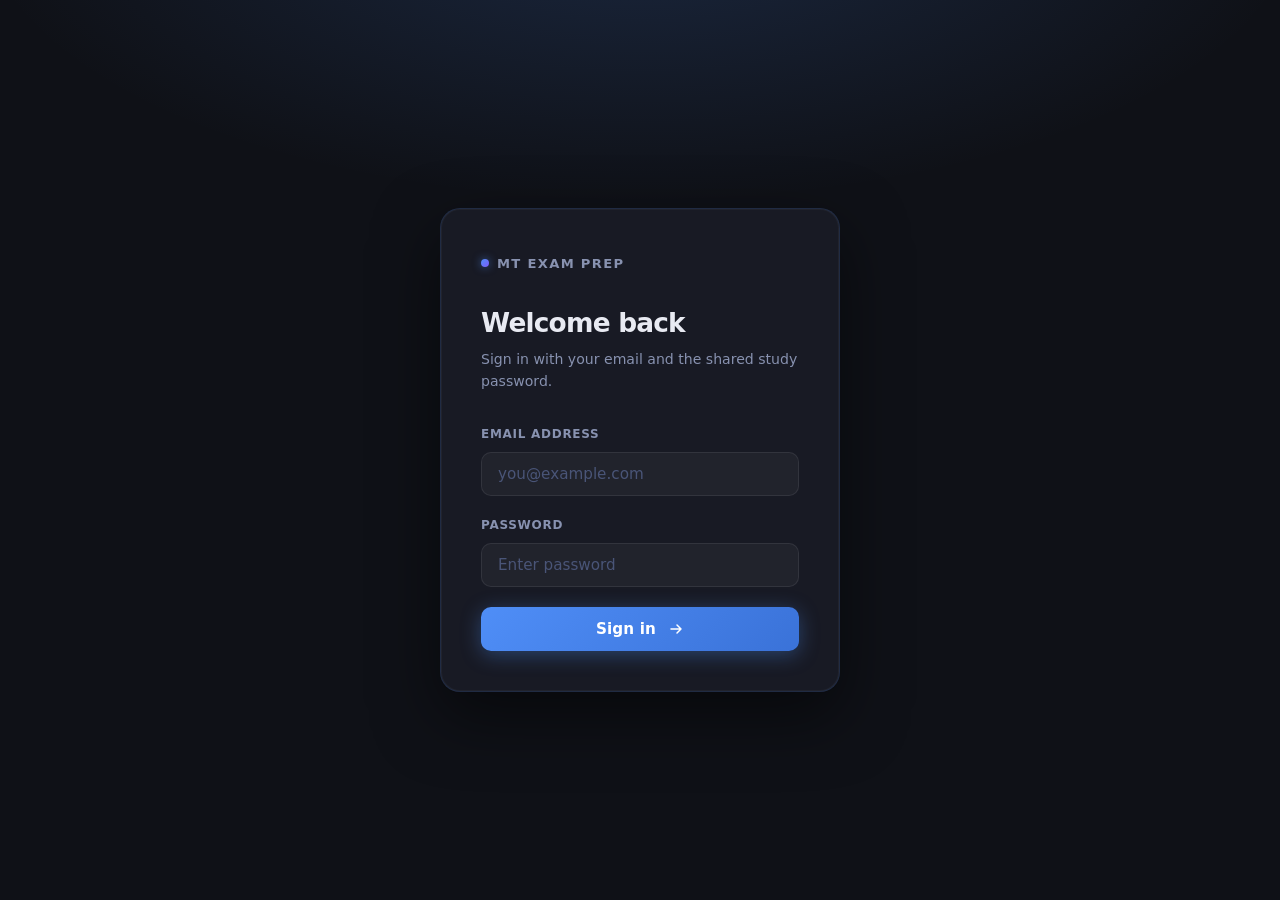
==== index.html @ 5d51a237 "Initial commit — MT Exam Prep study site" ====
<!DOCTYPE html>
<html lang="en">
<head>
  <meta charset="UTF-8">
  <meta name="viewport" content="width=device-width, initial-scale=1.0">
  <title>Massage Therapy Exam Study</title>
  <link rel="stylesheet" href="css/main.css">
  <link rel="stylesheet" href="css/components.css">
  <link rel="stylesheet" href="css/layout.css">
</head>
<script>if(!localStorage.getItem('mt_session'))window.location.replace('login.html');</script>
<body class="home-page">
  <nav class="navbar">
    <div class="nav-brand">MT Exam Prep</div>
    <div class="nav-links">
      <a href="study.html" class="nav-link">Study</a>
      <span class="nav-link nav-link-disabled">Challenge</span>
      <a href="treatment.html" class="nav-link">SOAP Notes</a>
      <button class="btn btn-secondary nav-logout" id="navLogout">Sign Out</button>
    </div>
    <button class="nav-hamburger" id="navHamburger" aria-label="Toggle menu">&#9776;</button>
  </nav>
  <div class="nav-mobile-menu" id="navMobileMenu">
    <a href="study.html" class="nav-mobile-link">Study</a>
    <span class="nav-mobile-link nav-link-disabled">Challenge</span>
    <a href="treatment.html" class="nav-mobile-link">SOAP Notes</a>
    <button class="nav-mobile-link" id="navLogoutMobile" style="background:none;border:none;text-align:left;cursor:pointer;color:var(--color-text-muted);width:100%;padding:var(--space-3) 0;border-bottom:1px solid var(--color-border)">Sign Out</button>
  </div>

  <!-- Toast notification -->
  <div id="toast" style="position:fixed;bottom:var(--space-6);left:50%;transform:translateX(-50%) translateY(20px);background:var(--color-surface);border:1px solid var(--color-border);border-radius:var(--radius-md);padding:var(--space-3) var(--space-5);font-size:.9rem;color:var(--color-text);box-shadow:0 8px 32px rgba(0,0,0,0.4);opacity:0;transition:opacity .25s,transform .25s;pointer-events:none;white-space:nowrap;z-index:2000">&#9889; Challenge Mode — Coming Soon</div>

  <main class="home-main">
    <div class="hero">
      <h1 class="hero-title">Clinical Massage Therapy<br>Competency Exam Prep</h1>
      <p class="hero-subtitle">Master conditions, assessment findings, and treatment planning for your clinical exams.</p>
    </div>

    <div class="mode-cards">
      <a href="study.html" class="mode-card">
        <div class="mode-card-icon">&#128214;</div>
        <h2 class="mode-card-title">Study Mode</h2>
        <p class="mode-card-desc">Browse all 8 exam conditions. Review ROM, AROM, PROM, MRT, end-feel, causes, contraindications, muscle groups, and special tests.</p>
        <span class="mode-card-cta">Start Studying &rarr;</span>
      </a>

      <div class="mode-card mode-card-disabled" id="challengeCard" style="cursor:pointer">
        <div class="mode-card-icon">&#9889;</div>
        <h2 class="mode-card-title">Challenge Mode</h2>
        <p class="mode-card-desc">Coming soon — quiz yourself on conditions, causes, affected areas, and treatment objectives.</p>
        <span class="mode-card-cta" style="color:var(--color-text-dim)">Coming Soon</span>
      </div>

      <a href="treatment.html" class="mode-card">
        <div class="mode-card-icon">&#127919;</div>
        <h2 class="mode-card-title">Treatment Planner</h2>
        <p class="mode-card-desc">Build complete treatment plans. Practice identifying what to treat, how to treat it, positioning, frequency, and contraindication review.</p>
        <span class="mode-card-cta">Plan a Treatment &rarr;</span>
      </a>
    </div>

    <div class="stats-bar">
      <div class="stat-item">
        <span class="stat-num" id="statStudied">0</span>
        <span class="stat-label">Conditions Studied</span>
      </div>
      <div class="stat-item">
        <span class="stat-num">8</span>
        <span class="stat-label">Exam Conditions</span>
      </div>
      <div class="stat-item">
        <span class="stat-num" id="statScore">—</span>
        <span class="stat-label">Best Challenge Score</span>
      </div>
    </div>
  </main>

  <script type="module">
    import { loadProgress } from './js/modules/storage.js';
    import { logout } from './js/modules/auth.js';
    document.getElementById('navLogout').addEventListener('click', logout);
    document.getElementById('navLogoutMobile').addEventListener('click', logout);

    function showToast() {
      const t = document.getElementById('toast');
      t.style.opacity = '1';
      t.style.transform = 'translateX(-50%) translateY(0)';
      clearTimeout(t._timer);
      t._timer = setTimeout(() => {
        t.style.opacity = '0';
        t.style.transform = 'translateX(-50%) translateY(20px)';
      }, 2800);
    }

    document.getElementById('challengeCard').addEventListener('click', showToast);
    document.querySelectorAll('.nav-link-disabled').forEach(el => {
      el.style.cursor = 'pointer';
      el.addEventListener('click', showToast);
    });
    const progress = loadProgress();
    const studied = Object.values(progress).filter(p => p.studied).length;
    document.getElementById('statStudied').textContent = studied;
    const scores = Object.values(progress).map(p => p.bestScore).filter(Boolean);
    if (scores.length) {
      const avg = Math.round(scores.reduce((a, b) => a + b, 0) / scores.length);
      document.getElementById('statScore').textContent = avg + '%';
    }

    // Hamburger
    document.getElementById('navHamburger').addEventListener('click', () => {
      document.getElementById('navMobileMenu').classList.toggle('open');
    });
  </script>
</body>
</html>
---- css/main.css ----
/* ============================================================
   DESIGN TOKENS & GLOBAL STYLES
   ============================================================ */
:root {
  /* Colors */
  --color-bg:           #0f1117;
  --color-surface:      #1a1d27;
  --color-surface2:     #22263a;
  --color-border:       #2e3350;
  --color-primary:      #4f8ef7;
  --color-primary-dark: #3a72d8;
  --color-accent:       #7c5cfc;
  --color-success:      #34c78a;
  --color-warning:      #f5a623;
  --color-danger:       #e85d5d;
  --color-text:         #e8eaf2;
  --color-text-muted:   #8892b0;
  --color-text-dim:     #4a5578;

  /* Region colors */
  --color-shoulder:     #4f8ef7;
  --color-elbow:        #7c5cfc;
  --color-wrist:        #5dd4f0;
  --color-cervical:     #34c78a;
  --color-thoracic:     #56ddaa;
  --color-lumbar:       #f5a623;
  --color-hip:          #fa7c5f;
  --color-knee:         #e85d5d;
  --color-foot:         #c45df5;

  /* Typography */
  --font-sans: 'Segoe UI', system-ui, -apple-system, sans-serif;
  --font-mono: 'Consolas', 'Fira Code', monospace;

  /* Spacing */
  --space-1: 4px;
  --space-2: 8px;
  --space-3: 12px;
  --space-4: 16px;
  --space-5: 20px;
  --space-6: 24px;
  --space-8: 32px;
  --space-10: 40px;
  --space-12: 48px;
  --space-16: 64px;

  /* Radii */
  --radius-sm: 6px;
  --radius-md: 10px;
  --radius-lg: 16px;
  --radius-xl: 24px;

  /* Shadows */
  --shadow-sm: 0 1px 4px rgba(0,0,0,0.3);
  --shadow-md: 0 4px 16px rgba(0,0,0,0.4);
  --shadow-lg: 0 8px 32px rgba(0,0,0,0.5);

  /* Transitions */
  --transition-fast: 0.15s ease;
  --transition-med: 0.25s ease;
  --transition-slow: 0.4s ease;
}

/* Reset */
*, *::before, *::after { box-sizing: border-box; margin: 0; padding: 0; }
html { font-size: 16px; scroll-behavior: smooth; }
body {
  font-family: var(--font-sans);
  background: var(--color-bg);
  color: var(--color-text);
  line-height: 1.6;
  min-height: 100vh;
}
a { color: var(--color-primary); text-decoration: none; }
a:hover { color: var(--color-primary-dark); }
img { max-width: 100%; }
ul, ol { list-style: none; }
button { cursor: pointer; font-family: inherit; }
input, textarea, select { font-family: inherit; }

/* Typography Scale */
h1 { font-size: clamp(1.8rem, 4vw, 2.8rem); font-weight: 700; line-height: 1.2; }
h2 { font-size: clamp(1.3rem, 3vw, 1.9rem); font-weight: 600; line-height: 1.3; }
h3 { font-size: clamp(1.1rem, 2.5vw, 1.4rem); font-weight: 600; }
h4 { font-size: 1rem; font-weight: 600; }
p { color: var(--color-text); }
small { font-size: 0.85rem; color: var(--color-text-muted); }

/* ============================================================
   NAVBAR
   ============================================================ */
.navbar {
  position: sticky;
  top: 0;
  z-index: 100;
  display: flex;
  align-items: center;
  justify-content: space-between;
  padding: var(--space-4) var(--space-8);
  background: rgba(15, 17, 23, 0.95);
  backdrop-filter: blur(12px);
  border-bottom: 1px solid var(--color-border);
}
.nav-brand {
  font-size: 1.2rem;
  font-weight: 700;
  color: var(--color-primary);
  letter-spacing: -0.5px;
}
.nav-links {
  display: flex;
  gap: var(--space-6);
}
.nav-link {
  color: var(--color-text-muted);
  font-weight: 500;
  transition: color var(--transition-fast);
  padding: var(--space-2) var(--space-1);
}
.nav-link:hover, .nav-link.active {
  color: var(--color-text);
}
.nav-hamburger {
  display: none;
  background: none;
  border: none;
  color: var(--color-text);
  font-size: 1.4rem;
  padding: var(--space-2);
}
.nav-mobile-menu {
  display: none;
  flex-direction: column;
  background: var(--color-surface);
  border-bottom: 1px solid var(--color-border);
  padding: var(--space-4) var(--space-6);
  gap: var(--space-4);
}
.nav-mobile-menu.open { display: flex; }
.nav-mobile-link {
  color: var(--color-text-muted);
  font-weight: 500;
  padding: var(--space-3) 0;
  border-bottom: 1px solid var(--color-border);
  transition: color var(--transition-fast);
}
.nav-mobile-link:last-child { border-bottom: none; }
.nav-mobile-link:hover { color: var(--color-text); }

/* ============================================================
   HOME PAGE
   ============================================================ */
.home-main {
  max-width: 1100px;
  margin: 0 auto;
  padding: var(--space-16) var(--space-6);
}
.hero {
  text-align: center;
  margin-bottom: var(--space-12);
}
.hero-title {
  background: linear-gradient(135deg, var(--color-primary) 0%, var(--color-accent) 100%);
  -webkit-background-clip: text;
  -webkit-text-fill-color: transparent;
  background-clip: text;
  margin-bottom: var(--space-5);
}
.hero-subtitle {
  font-size: 1.2rem;
  color: var(--color-text-muted);
  max-width: 580px;
  margin: 0 auto;
}
.mode-cards {
  display: grid;
  grid-template-columns: repeat(auto-fit, minmax(280px, 1fr));
  gap: var(--space-6);
  margin-bottom: var(--space-10);
}
.mode-card {
  display: flex;
  flex-direction: column;
  padding: var(--space-8);
  background: var(--color-surface);
  border: 1px solid var(--color-border);
  border-radius: var(--radius-lg);
  transition: border-color var(--transition-fast), transform var(--transition-fast), box-shadow var(--transition-fast);
  color: inherit;
}
.mode-card:hover {
  border-color: var(--color-primary);
  transform: translateY(-3px);
  box-shadow: var(--shadow-lg);
  color: inherit;
}
.mode-card-icon { font-size: 2.5rem; margin-bottom: var(--space-4); }
.mode-card-title { margin-bottom: var(--space-3); color: var(--color-text); }
.mode-card-desc { color: var(--color-text-muted); font-size: 0.95rem; flex: 1; margin-bottom: var(--space-6); }
.mode-card-cta { color: var(--color-primary); font-weight: 600; font-size: 0.9rem; }

.stats-bar {
  display: flex;
  justify-content: center;
  gap: var(--space-10);
  padding: var(--space-6);
  background: var(--color-surface);
  border: 1px solid var(--color-border);
  border-radius: var(--radius-lg);
}
.stat-item { text-align: center; }
.stat-num { display: block; font-size: 2rem; font-weight: 700; color: var(--color-primary); }
.stat-label { font-size: 0.8rem; color: var(--color-text-muted); text-transform: uppercase; letter-spacing: 0.5px; }

/* ============================================================
   UTILITY CLASSES
   ============================================================ */
.badge {
  display: inline-block;
  padding: 2px var(--space-3);
  border-radius: 99px;
  font-size: 0.75rem;
  font-weight: 600;
  text-transform: uppercase;
  letter-spacing: 0.5px;
}
.badge-shoulder  { background: rgba(79, 142, 247, 0.15); color: var(--color-shoulder); border: 1px solid rgba(79,142,247,0.3); }
.badge-elbow     { background: rgba(124,92,252,0.15); color: var(--color-elbow); border: 1px solid rgba(124,92,252,0.3); }
.badge-wrist     { background: rgba(93,212,240,0.15); color: var(--color-wrist); border: 1px solid rgba(93,212,240,0.3); }
.badge-cervical  { background: rgba(52,199,138,0.15); color: var(--color-cervical); border: 1px solid rgba(52,199,138,0.3); }
.badge-thoracic  { background: rgba(86,221,170,0.15); color: var(--color-thoracic); border: 1px solid rgba(86,221,170,0.3); }
.badge-lumbar    { background: rgba(245,166,35,0.15); color: var(--color-warning); border: 1px solid rgba(245,166,35,0.3); }
.badge-hip       { background: rgba(250,124,95,0.15); color: var(--color-hip); border: 1px solid rgba(250,124,95,0.3); }
.badge-knee      { background: rgba(232,93,93,0.15); color: var(--color-danger); border: 1px solid rgba(232,93,93,0.3); }
.badge-foot      { background: rgba(196,93,245,0.15); color: var(--color-foot); border: 1px solid rgba(196,93,245,0.3); }

.tag {
  display: inline-block;
  padding: 2px var(--space-2);
  background: var(--color-surface2);
  border: 1px solid var(--color-border);
  border-radius: var(--radius-sm);
  font-size: 0.75rem;
  color: var(--color-text-muted);
}

.btn {
  display: inline-flex;
  align-items: center;
  gap: var(--space-2);
  padding: var(--space-3) var(--space-5);
  border-radius: var(--radius-md);
  border: none;
  font-size: 0.9rem;
  font-weight: 600;
  transition: all var(--transition-fast);
}
.btn-primary {
  background: var(--color-primary);
  color: #fff;
}
.btn-primary:hover { background: var(--color-primary-dark); color: #fff; }
.btn-secondary {
  background: var(--color-surface2);
  color: var(--color-text);
  border: 1px solid var(--color-border);
}
.btn-secondary:hover { background: var(--color-border); color: var(--color-text); }
.btn-accent {
  background: var(--color-accent);
  color: #fff;
}
.btn-accent:hover { background: #6b4de0; color: #fff; }
.btn-success {
  background: var(--color-success);
  color: #0f1117;
}
.btn-danger {
  background: var(--color-danger);
  color: #fff;
}
.btn-sm {
  padding: var(--space-2) var(--space-4);
  font-size: 0.82rem;
}
.btn-lg {
  padding: var(--space-4) var(--space-8);
  font-size: 1rem;
}
.btn-block { width: 100%; justify-content: center; }

/* Alert / notice boxes */
.alert {
  padding: var(--space-4) var(--space-5);
  border-radius: var(--radius-md);
  font-size: 0.9rem;
  margin-bottom: var(--space-4);
}
.alert-warning {
  background: rgba(245,166,35,0.1);
  border: 1px solid rgba(245,166,35,0.3);
  color: var(--color-warning);
}
.alert-danger {
  background: rgba(232,93,93,0.1);
  border: 1px solid rgba(232,93,93,0.3);
  color: var(--color-danger);
}
.alert-success {
  background: rgba(52,199,138,0.1);
  border: 1px solid rgba(52,199,138,0.3);
  color: var(--color-success);
}
.alert-info {
  background: rgba(79,142,247,0.1);
  border: 1px solid rgba(79,142,247,0.3);
  color: var(--color-primary);
}

/* Tables */
.data-table {
  width: 100%;
  border-collapse: collapse;
  font-size: 0.9rem;
}
.data-table th {
  background: var(--color-surface2);
  color: var(--color-text-muted);
  font-size: 0.78rem;
  text-transform: uppercase;
  letter-spacing: 0.5px;
  padding: var(--space-3) var(--space-4);
  text-align: left;
  border-bottom: 1px solid var(--color-border);
}
.data-table td {
  padding: var(--space-3) var(--space-4);
  border-bottom: 1px solid rgba(46,51,80,0.5);
  vertical-align: top;
}
.data-table tr:last-child td { border-bottom: none; }
.data-table tr:hover td { background: rgba(79,142,247,0.04); }

/* Progress bar */
.progress-bar-wrap {
  background: var(--color-surface2);
  border-radius: 99px;
  height: 8px;
  overflow: hidden;
}
.progress-bar-fill {
  height: 100%;
  background: linear-gradient(90deg, var(--color-primary), var(--color-accent));
  border-radius: 99px;
  transition: width var(--transition-med);
}

/* Checkbox custom */
.check-item {
  display: flex;
  align-items: flex-start;
  gap: var(--space-3);
  padding: var(--space-2) 0;
  cursor: pointer;
}
.check-item input[type="checkbox"] {
  width: 18px;
  height: 18px;
  margin-top: 2px;
  accent-color: var(--color-primary);
  flex-shrink: 0;
}

/* Divider */
.divider {
  height: 1px;
  background: var(--color-border);
  margin: var(--space-6) 0;
}

/* Scrollable horizontal */
.scroll-x {
  overflow-x: auto;
  -webkit-overflow-scrolling: touch;
}

/* ============================================================
   RESPONSIVE
   ============================================================ */
@media (max-width: 768px) {
  .navbar { padding: var(--space-4); }
  .nav-links { display: none; }
  .nav-hamburger { display: block; }

  .home-main { padding: var(--space-10) var(--space-4); }
  .stats-bar { gap: var(--space-6); flex-wrap: wrap; }
}

/* ============================================================
   LOGIN PAGE
   ============================================================ */
.login-page {
  display: flex;
  align-items: center;
  justify-content: center;
  min-height: 100vh;
  padding: var(--space-6);
  background:
    radial-gradient(ellipse 80% 50% at 50% -10%, rgba(79,142,247,0.18) 0%, transparent 65%),
    var(--color-bg);
}
.login-wrap { width: 100%; max-width: 400px; }
.login-card {
  background: rgba(26,29,39,0.85);
  border: 1px solid rgba(79,142,247,0.15);
  border-radius: 20px;
  padding: 44px 40px 40px;
  box-shadow: 0 0 0 1px rgba(255,255,255,0.04) inset, 0 24px 64px rgba(0,0,0,0.5);
  backdrop-filter: blur(20px);
}
.login-brand {
  display: flex;
  align-items: center;
  gap: 8px;
  font-size: .82rem;
  font-weight: 700;
  color: var(--color-text-muted);
  text-transform: uppercase;
  letter-spacing: .1em;
  margin-bottom: var(--space-8);
}
.login-brand-dot {
  width: 8px;
  height: 8px;
  border-radius: 50%;
  background: linear-gradient(135deg, var(--color-primary), var(--color-accent));
  box-shadow: 0 0 8px rgba(79,142,247,0.6);
  flex-shrink: 0;
}
.login-title {
  font-size: 1.65rem;
  font-weight: 700;
  letter-spacing: -.03em;
  color: var(--color-text);
  margin-bottom: var(--space-2);
}
.login-sub {
  color: var(--color-text-muted);
  font-size: .88rem;
  line-height: 1.6;
  margin-bottom: var(--space-8);
}
.form-group { margin-bottom: var(--space-5); }
.form-group label {
  display: block;
  font-size: .75rem;
  font-weight: 600;
  color: var(--color-text-muted);
  letter-spacing: .06em;
  text-transform: uppercase;
  margin-bottom: var(--space-2);
}
.input-wrap { position: relative; }
.form-group input {
  width: 100%;
  box-sizing: border-box;
  padding: 12px 16px;
  background: rgba(255,255,255,0.04);
  border: 1px solid rgba(255,255,255,0.08);
  border-radius: var(--radius-md);
  color: var(--color-text);
  font-size: .95rem;
  transition: border-color var(--transition-fast), box-shadow var(--transition-fast), background var(--transition-fast);
}
.form-group input::placeholder { color: var(--color-text-dim); }
.form-group input:focus {
  outline: none;
  border-color: rgba(79,142,247,0.5);
  background: rgba(79,142,247,0.05);
  box-shadow: 0 0 0 3px rgba(79,142,247,0.12);
}
.login-error {
  font-size: .85rem;
  color: var(--color-danger);
  background: rgba(232,93,93,0.08);
  border: 1px solid rgba(232,93,93,0.2);
  border-radius: var(--radius-md);
  padding: var(--space-3) var(--space-4);
  margin-bottom: var(--space-5);
}
.login-btn {
  display: flex;
  align-items: center;
  justify-content: center;
  gap: var(--space-3);
  width: 100%;
  padding: 13px var(--space-6);
  background: linear-gradient(135deg, var(--color-primary) 0%, #3a72d8 100%);
  color: #fff;
  border: none;
  border-radius: var(--radius-md);
  font-size: .95rem;
  font-weight: 600;
  letter-spacing: .01em;
  transition: opacity var(--transition-fast), transform var(--transition-fast), box-shadow var(--transition-fast);
  box-shadow: 0 4px 20px rgba(79,142,247,0.35);
  margin-top: var(--space-2);
}
.login-btn:hover:not(:disabled) {
  opacity: .92;
  transform: translateY(-1px);
  box-shadow: 0 6px 24px rgba(79,142,247,0.45);
}
.login-btn:active:not(:disabled) { transform: translateY(0); }
.login-btn:disabled { opacity: .55; cursor: not-allowed; }

/* ============================================================
   SCORE HISTORY PANEL (challenge page)
   ============================================================ */
.score-history-card {
  background: var(--color-surface);
  border: 1px solid var(--color-border);
  border-radius: var(--radius-lg);
  padding: var(--space-5) var(--space-6);
  margin-top: var(--space-6);
  margin-bottom: var(--space-2);
}
.score-history-header {
  display: flex;
  align-items: center;
  justify-content: space-between;
  margin-bottom: var(--space-4);
}
.score-history-title {
  font-size: .75rem;
  font-weight: 700;
  text-transform: uppercase;
  letter-spacing: .05em;
  color: var(--color-text-muted);
}
.score-history-overall { font-size: .95rem; margin-bottom: var(--space-3); }
.score-history-overall strong { color: var(--color-primary); font-size: 1.05rem; }
.score-breakdown-row {
  display: flex;
  justify-content: space-between;
  align-items: center;
  padding: var(--space-2) 0;
  border-top: 1px solid var(--color-border);
  font-size: .85rem;
}
.score-breakdown-name { color: var(--color-text-muted); }
.score-breakdown-val { font-weight: 600; }
.score-breakdown-pct { font-size: .75rem; color: var(--color-text-dim); margin-left: var(--space-2); }

/* Nav logout button */
.nav-logout {
  margin-left: var(--space-2);
  font-size: .8rem !important;
  padding: 5px 12px !important;
}

/* Disabled nav link */
.nav-link-disabled {
  color: var(--color-text-dim);
  cursor: default;
  font-weight: 500;
  padding: var(--space-2) var(--space-1);
}
/* Disabled mode card */
.mode-card-disabled {
  display: flex;
  flex-direction: column;
  padding: var(--space-8);
  background: var(--color-surface);
  border: 1px solid var(--color-border);
  border-radius: var(--radius-lg);
  opacity: 0.45;
  cursor: default;
}
---- css/components.css ----
/* ============================================================
   ADDITIONAL COMPONENT STYLES
   ============================================================ */

/* Modal */
.modal-overlay {
  position: fixed;
  inset: 0;
  background: rgba(0,0,0,0.7);
  z-index: 200;
  display: flex;
  align-items: center;
  justify-content: center;
  padding: var(--space-4);
  backdrop-filter: blur(4px);
}
.modal-overlay.hidden { display: none; }
.modal {
  background: var(--color-surface);
  border: 1px solid var(--color-border);
  border-radius: var(--radius-xl);
  width: 100%;
  max-width: 560px;
  max-height: 90vh;
  overflow-y: auto;
  padding: var(--space-8);
}
.modal-header {
  display: flex;
  justify-content: space-between;
  align-items: center;
  margin-bottom: var(--space-6);
}
.modal-close {
  background: none;
  border: none;
  color: var(--color-text-muted);
  font-size: 1.4rem;
  padding: var(--space-2);
  line-height: 1;
  transition: color var(--transition-fast);
}
.modal-close:hover { color: var(--color-text); }

/* Toast notification */
.toast-container {
  position: fixed;
  bottom: var(--space-6);
  right: var(--space-6);
  z-index: 300;
  display: flex;
  flex-direction: column;
  gap: var(--space-3);
}
.toast {
  padding: var(--space-4) var(--space-5);
  background: var(--color-surface2);
  border: 1px solid var(--color-border);
  border-radius: var(--radius-md);
  font-size: 0.9rem;
  min-width: 240px;
  box-shadow: var(--shadow-lg);
  animation: toastIn 0.3s ease;
}
.toast-success { border-color: var(--color-success); color: var(--color-success); }
.toast-info { border-color: var(--color-primary); color: var(--color-primary); }
.toast-warning { border-color: var(--color-warning); color: var(--color-warning); }
@keyframes toastIn {
  from { transform: translateX(100%); opacity: 0; }
  to { transform: translateX(0); opacity: 1; }
}

/* Skeleton loading */
.skeleton {
  background: linear-gradient(90deg, var(--color-surface2) 25%, var(--color-border) 50%, var(--color-surface2) 75%);
  background-size: 200% 100%;
  animation: shimmer 1.5s infinite;
  border-radius: var(--radius-sm);
}
@keyframes shimmer {
  0% { background-position: 200% 0; }
  100% { background-position: -200% 0; }
}

/* Score badge */
.score-badge {
  display: inline-flex;
  align-items: center;
  justify-content: center;
  width: 36px;
  height: 36px;
  border-radius: 50%;
  font-size: 0.8rem;
  font-weight: 700;
}
.score-badge-good { background: rgba(52,199,138,0.15); color: var(--color-success); border: 1px solid rgba(52,199,138,0.3); }
.score-badge-ok { background: rgba(245,166,35,0.15); color: var(--color-warning); border: 1px solid rgba(245,166,35,0.3); }
.score-badge-bad { background: rgba(232,93,93,0.15); color: var(--color-danger); border: 1px solid rgba(232,93,93,0.3); }

/* Session result row */
.result-row {
  display: flex;
  align-items: center;
  gap: var(--space-4);
  padding: var(--space-3) var(--space-4);
  border-bottom: 1px solid var(--color-border);
  font-size: 0.88rem;
}
.result-row:last-child { border-bottom: none; }
.result-condition { flex: 1; font-weight: 500; }
.result-topic { color: var(--color-text-muted); width: 140px; }

/* Chip row for end-feel display */
.ef-row {
  display: flex;
  gap: var(--space-3);
  align-items: center;
  flex-wrap: wrap;
  padding: var(--space-3) 0;
  border-bottom: 1px solid rgba(46,51,80,0.5);
}
.ef-row:last-child { border-bottom: none; }
.ef-movement { width: 160px; font-size: 0.88rem; color: var(--color-text-muted); flex-shrink: 0; }
.ef-type { flex: 1; }
.ef-note { font-size: 0.8rem; color: var(--color-text-dim); }

/* Contraindication block */
.contra-block { margin-bottom: var(--space-5); }
.contra-block-title {
  font-size: 0.78rem;
  text-transform: uppercase;
  letter-spacing: 0.5px;
  font-weight: 600;
  margin-bottom: var(--space-3);
  padding: var(--space-2) var(--space-3);
  border-radius: var(--radius-sm);
}
.contra-absolute .contra-block-title { color: var(--color-danger); background: rgba(232,93,93,0.08); }
.contra-relative .contra-block-title { color: var(--color-warning); background: rgba(245,166,35,0.08); }
.contra-massage .contra-block-title { color: var(--color-primary); background: rgba(79,142,247,0.08); }

/* Challenge mode selector tabs */
.mode-tabs {
  display: flex;
  gap: var(--space-3);
  margin-bottom: var(--space-8);
  padding: 4px;
  background: var(--color-surface2);
  border-radius: var(--radius-md);
  border: 1px solid var(--color-border);
}
.mode-tab-btn {
  flex: 1;
  padding: var(--space-3) var(--space-4);
  background: none;
  border: none;
  border-radius: calc(var(--radius-md) - 2px);
  color: var(--color-text-muted);
  font-weight: 600;
  font-size: 0.88rem;
  transition: all var(--transition-fast);
}
.mode-tab-btn:hover { color: var(--color-text); }
.mode-tab-btn.active { background: var(--color-primary); color: #fff; }

/* Section divider with label */
.section-divider {
  display: flex;
  align-items: center;
  gap: var(--space-4);
  margin: var(--space-6) 0;
  color: var(--color-text-muted);
  font-size: 0.8rem;
  text-transform: uppercase;
  letter-spacing: 0.5px;
}
.section-divider::before,
.section-divider::after {
  content: '';
  flex: 1;
  height: 1px;
  background: var(--color-border);
}

/* Condition not found */
.no-results {
  text-align: center;
  padding: var(--space-10);
  color: var(--color-text-muted);
}
.no-results-icon { font-size: 2.5rem; margin-bottom: var(--space-4); }
---- css/layout.css ----
/* ============================================================
   SIDEBAR FOOTER
   ============================================================ */
.sidebar-footer {
  padding: var(--space-3) var(--space-4);
  border-top: 1px solid var(--color-border);
  flex-shrink: 0;
}

/* ============================================================
   ROM REFERENCE TABLE
   ============================================================ */
.rom-ref-table {
  width: 100%;
  border-collapse: collapse;
  font-size: .88rem;
}
.rom-ref-table th {
  text-align: left;
  padding: var(--space-2) var(--space-3);
  background: var(--color-surface2);
  border-bottom: 2px solid var(--color-border);
  font-size: .78rem;
  text-transform: uppercase;
  letter-spacing: .04em;
  color: var(--color-text-muted);
  white-space: nowrap;
}
.rom-ref-table td {
  padding: var(--space-2) var(--space-3);
  border-bottom: 1px solid var(--color-border);
  vertical-align: top;
}
.rom-ref-table tr:last-child td { border-bottom: none; }
.rom-ref-table .ref-val {
  font-weight: 600;
  color: var(--color-primary);
  white-space: nowrap;
}

/* ============================================================
   HOME CARE LIST
   ============================================================ */
.home-care-list {
  display: flex;
  flex-direction: column;
  gap: var(--space-4);
}
.home-care-item {
  display: flex;
  gap: var(--space-4);
  align-items: flex-start;
  padding: var(--space-4);
  background: var(--color-surface2);
  border: 1px solid var(--color-border);
  border-radius: var(--radius-md);
  line-height: 1.6;
}
.home-care-num {
  width: 28px;
  height: 28px;
  min-width: 28px;
  background: var(--color-primary);
  color: #fff;
  border-radius: 50%;
  display: flex;
  align-items: center;
  justify-content: center;
  font-size: .82rem;
  font-weight: 700;
}
.home-care-text {
  font-size: .9rem;
  color: var(--color-text);
  flex: 1;
}

/* ============================================================
   SOAP NOTES
   ============================================================ */
.soap-layout {
  max-width: 860px;
  margin: 0 auto;
  padding: var(--space-8) var(--space-6);
}
.soap-header {
  display: flex;
  align-items: flex-start;
  justify-content: space-between;
  margin-bottom: var(--space-8);
  flex-wrap: wrap;
  gap: var(--space-4);
}
.soap-header-title h2 {
  margin-bottom: var(--space-1);
  letter-spacing: -.025em;
}
.soap-header-title p { color: var(--color-text-muted); font-size: .88rem; }

.soap-meta-bar {
  display: grid;
  grid-template-columns: repeat(auto-fill, minmax(170px, 1fr));
  gap: var(--space-3) var(--space-4);
  padding: var(--space-5) var(--space-6);
  background: var(--color-surface);
  border: 1px solid var(--color-border);
  border-radius: var(--radius-lg);
  margin-bottom: var(--space-6);
}
.soap-meta-field label {
  display: block;
  font-size: .68rem;
  text-transform: uppercase;
  letter-spacing: .07em;
  color: var(--color-text-dim);
  font-weight: 700;
  margin-bottom: 6px;
}
.soap-meta-field input,
.soap-meta-field select {
  width: 100%;
  padding: 8px 12px;
  background: rgba(255,255,255,0.04);
  border: 1px solid rgba(255,255,255,0.07);
  border-radius: var(--radius-sm);
  color: var(--color-text);
  font-size: .88rem;
  outline: none;
  transition: border-color var(--transition-fast), box-shadow var(--transition-fast);
}
.soap-meta-field input:focus,
.soap-meta-field select:focus {
  border-color: rgba(79,142,247,0.4);
  box-shadow: 0 0 0 3px rgba(79,142,247,0.1);
}
.soap-meta-field select { appearance: none; }

/* SOAP section blocks */
.soap-section {
  background: var(--color-surface);
  border: 1px solid var(--color-border);
  border-radius: var(--radius-lg);
  overflow: hidden;
  margin-bottom: var(--space-5);
}
.soap-section-header {
  display: flex;
  align-items: center;
  gap: var(--space-5);
  padding: var(--space-5) var(--space-6);
  background: linear-gradient(to right, rgba(255,255,255,0.025), transparent);
  border-bottom: 1px solid var(--color-border);
}
.soap-letter {
  width: 44px;
  height: 44px;
  border-radius: var(--radius-md);
  display: flex;
  align-items: center;
  justify-content: center;
  font-size: 1.25rem;
  font-weight: 800;
  flex-shrink: 0;
  letter-spacing: -.02em;
}
.soap-letter-S {
  background: linear-gradient(135deg, rgba(79,142,247,0.2), rgba(79,142,247,0.08));
  color: var(--color-primary);
  box-shadow: 0 0 0 1px rgba(79,142,247,0.25);
}
.soap-letter-O {
  background: linear-gradient(135deg, rgba(52,199,138,0.2), rgba(52,199,138,0.08));
  color: var(--color-success);
  box-shadow: 0 0 0 1px rgba(52,199,138,0.25);
}
.soap-letter-A {
  background: linear-gradient(135deg, rgba(245,166,35,0.2), rgba(245,166,35,0.08));
  color: var(--color-warning);
  box-shadow: 0 0 0 1px rgba(245,166,35,0.25);
}
.soap-letter-P {
  background: linear-gradient(135deg, rgba(124,92,252,0.2), rgba(124,92,252,0.08));
  color: var(--color-accent);
  box-shadow: 0 0 0 1px rgba(124,92,252,0.25);
}

.soap-section-title {
  font-weight: 700;
  font-size: 1.05rem;
  letter-spacing: -.01em;
}
.soap-section-subtitle { font-size: .82rem; color: var(--color-text-muted); margin-top: 3px; }
.soap-section-body { padding: var(--space-6) var(--space-6) var(--space-5); }

/* Inline SOAP rows */
.soap-row {
  display: grid;
  grid-template-columns: 175px 1fr;
  gap: var(--space-4) var(--space-6);
  align-items: start;
  padding: var(--space-4) 0;
  border-bottom: 1px solid rgba(46,51,80,0.35);
}
.soap-row:last-child { border-bottom: none; }
.soap-row-label {
  font-size: .72rem;
  text-transform: uppercase;
  letter-spacing: .06em;
  color: var(--color-text-dim);
  font-weight: 700;
  padding-top: 10px;
  line-height: 1.4;
}
.soap-row-field { flex: 1; }

.soap-textarea {
  width: 100%;
  padding: 10px 14px;
  background: rgba(255,255,255,0.03);
  border: 1px solid rgba(255,255,255,0.07);
  border-radius: var(--radius-md);
  color: var(--color-text);
  font-size: .9rem;
  resize: vertical;
  outline: none;
  min-height: 72px;
  line-height: 1.65;
  transition: border-color var(--transition-fast), box-shadow var(--transition-fast), background var(--transition-fast);
  font-family: inherit;
}
.soap-textarea::placeholder { color: var(--color-text-dim); }
.soap-textarea:focus {
  border-color: rgba(79,142,247,0.4);
  background: rgba(79,142,247,0.04);
  box-shadow: 0 0 0 3px rgba(79,142,247,0.1);
}
.soap-textarea.short { min-height: 44px; }
.soap-textarea.tall { min-height: 140px; }

.soap-input {
  width: 100%;
  padding: 9px 14px;
  background: rgba(255,255,255,0.03);
  border: 1px solid rgba(255,255,255,0.07);
  border-radius: var(--radius-md);
  color: var(--color-text);
  font-size: .9rem;
  outline: none;
  transition: border-color var(--transition-fast), box-shadow var(--transition-fast), background var(--transition-fast);
}
.soap-input::placeholder { color: var(--color-text-dim); }
.soap-input:focus {
  border-color: rgba(79,142,247,0.4);
  background: rgba(79,142,247,0.04);
  box-shadow: 0 0 0 3px rgba(79,142,247,0.1);
}

/* ROM quick-entry table inside SOAP */
.soap-rom-table {
  width: 100%;
  border-collapse: collapse;
  font-size: .88rem;
}
.soap-rom-table th {
  background: var(--color-surface2);
  color: var(--color-text-muted);
  font-size: .72rem;
  text-transform: uppercase;
  letter-spacing: .4px;
  padding: var(--space-2) var(--space-3);
  text-align: left;
  border-bottom: 1px solid var(--color-border);
}
.soap-rom-table td {
  padding: var(--space-2) var(--space-3);
  border-bottom: 1px solid rgba(46,51,80,0.3);
  vertical-align: middle;
}
.soap-rom-table tr:last-child td { border-bottom: none; }
.soap-rom-table input[type="text"] {
  width: 100%;
  padding: 4px var(--space-2);
  background: var(--color-bg);
  border: 1px solid var(--color-border);
  border-radius: var(--radius-sm);
  color: var(--color-text);
  font-size: .85rem;
  outline: none;
}
.soap-rom-table input:focus { border-color: var(--color-primary); }
.soap-rom-table .ref-val { color: var(--color-text-dim); font-size: .8rem; }

/* Technique checklist in Plan */
.soap-technique-list {
  display: flex;
  flex-direction: column;
  gap: var(--space-2);
  margin-bottom: var(--space-4);
}
.soap-technique-item {
  display: flex;
  align-items: flex-start;
  gap: var(--space-3);
  padding: var(--space-3) var(--space-4);
  background: var(--color-surface2);
  border: 1px solid var(--color-border);
  border-radius: var(--radius-md);
  cursor: pointer;
  transition: border-color var(--transition-fast);
}
.soap-technique-item:hover { border-color: var(--color-primary); }
.soap-technique-item.checked { border-color: var(--color-accent); background: rgba(124,92,252,0.06); }
.soap-technique-item input { accent-color: var(--color-accent); margin-top: 2px; flex-shrink: 0; }
.soap-technique-text { flex: 1; font-size: .88rem; }
.soap-technique-note { font-size: .78rem; color: var(--color-text-muted); margin-top: 2px; }

/* Contra reminder strip */
.contra-reminder {
  background: rgba(232,93,93,0.07);
  border: 1px solid rgba(232,93,93,0.25);
  border-radius: var(--radius-md);
  padding: var(--space-4) var(--space-5);
  font-size: .85rem;
  color: var(--color-danger);
  margin-bottom: var(--space-5);
}
.contra-reminder strong { display: block; margin-bottom: var(--space-2); }

/* Home care checkoff */
.homecare-checkoff {
  display: flex;
  flex-direction: column;
  gap: var(--space-2);
}
.homecare-check-item {
  display: flex;
  gap: var(--space-3);
  align-items: flex-start;
  padding: var(--space-3) var(--space-4);
  background: var(--color-surface2);
  border: 1px solid var(--color-border);
  border-radius: var(--radius-md);
  font-size: .88rem;
  line-height: 1.5;
}
.homecare-check-item input { accent-color: var(--color-success); margin-top: 3px; flex-shrink: 0; }

/* SOAP print */
@media print {
  .navbar, .nav-mobile-menu, .soap-header-actions,
  .soap-add-btn, .btn, #exportModal, #toast { display: none !important; }
  body { background: #fff; color: #000; font-size: 11pt; }
  .soap-layout { padding: 0; max-width: 100%; }
  .soap-section { border: 1px solid #bbb; page-break-inside: avoid; }
  .soap-section-header { background: #f5f5f5; }
  .soap-letter-S, .soap-letter-O, .soap-letter-A, .soap-letter-P { background: #eee; color: #333; }
  .soap-textarea, .soap-input { background: #fff; border: 1px solid #bbb; color: #000; }
  .soap-technique-item { border: 1px solid #ccc; background: #fafafa; }
  .soap-meta-bar { border: 1px solid #bbb; background: #f9f9f9; }
  .soap-meta-field input { background: #fff; border: 1px solid #bbb; color: #000; }
  .soap-rom-table input { background: #fff; border: 1px solid #bbb; color: #000; }
  .panel-section, .treatment-step { border: 1px solid #ccc; }
}

/* ============================================================
   STUDY PAGE LAYOUT
   ============================================================ */
.study-layout {
  display: grid;
  grid-template-columns: 260px 1fr;
  min-height: calc(100vh - 57px);
  max-width: 1400px;
  margin: 0 auto;
}

/* Sidebar */
.sidebar {
  border-right: 1px solid var(--color-border);
  display: flex;
  flex-direction: column;
  position: sticky;
  top: 57px;
  height: calc(100vh - 57px);
  overflow: hidden;
}
.sidebar-search {
  padding: var(--space-4);
  border-bottom: 1px solid var(--color-border);
}
.sidebar-search input {
  width: 100%;
  padding: var(--space-3) var(--space-4);
  background: var(--color-surface2);
  border: 1px solid var(--color-border);
  border-radius: var(--radius-md);
  color: var(--color-text);
  font-size: 0.9rem;
  outline: none;
  transition: border-color var(--transition-fast);
}
.sidebar-search input:focus { border-color: var(--color-primary); }
.sidebar-search input::placeholder { color: var(--color-text-dim); }

.sidebar-filters {
  padding: var(--space-3) var(--space-4);
  border-bottom: 1px solid var(--color-border);
  display: flex;
  flex-wrap: wrap;
  gap: var(--space-2);
}
.filter-btn {
  padding: 3px var(--space-3);
  background: var(--color-surface2);
  border: 1px solid var(--color-border);
  border-radius: 99px;
  color: var(--color-text-muted);
  font-size: 0.78rem;
  font-weight: 500;
  transition: all var(--transition-fast);
}
.filter-btn:hover { border-color: var(--color-primary); color: var(--color-primary); }
.filter-btn.active { background: var(--color-primary); border-color: var(--color-primary); color: #fff; }

.sidebar-list {
  flex: 1;
  overflow-y: auto;
  padding: var(--space-3) 0;
}
.sidebar-list::-webkit-scrollbar { width: 4px; }
.sidebar-list::-webkit-scrollbar-thumb { background: var(--color-border); border-radius: 2px; }

.condition-list-item {
  display: flex;
  flex-direction: column;
  padding: var(--space-3) var(--space-5);
  cursor: pointer;
  border-left: 3px solid transparent;
  transition: all var(--transition-fast);
  gap: var(--space-1);
}
.condition-list-item:hover { background: var(--color-surface2); border-left-color: var(--color-border); }
.condition-list-item.active { background: rgba(79,142,247,0.08); border-left-color: var(--color-primary); }
.condition-list-item.studied .condition-name::after {
  content: ' ✓';
  color: var(--color-success);
  font-size: 0.8rem;
}
.condition-name { font-size: 0.9rem; font-weight: 500; color: var(--color-text); }
.condition-region { font-size: 0.75rem; color: var(--color-text-muted); }

/* Main content area */
.study-content {
  padding: var(--space-6) var(--space-8);
  overflow-y: auto;
}
.study-empty {
  display: flex;
  flex-direction: column;
  align-items: center;
  justify-content: center;
  height: 60%;
  gap: var(--space-4);
  color: var(--color-text-muted);
  font-size: 1.1rem;
}
.study-empty-icon { font-size: 3rem; }

/* Condition header */
.condition-header {
  display: flex;
  align-items: flex-start;
  justify-content: space-between;
  margin-bottom: var(--space-6);
  flex-wrap: wrap;
  gap: var(--space-4);
}
.condition-title-wrap { flex: 1; }
.condition-title { margin-bottom: var(--space-3); }
.condition-tags { display: flex; flex-wrap: wrap; gap: var(--space-2); }
.condition-actions { display: flex; gap: var(--space-3); align-items: center; flex-shrink: 0; }

/* Tabs */
.tabs {
  display: flex;
  gap: 2px;
  margin-bottom: var(--space-6);
  border-bottom: 1px solid var(--color-border);
  overflow-x: auto;
  -webkit-overflow-scrolling: touch;
}
.tabs::-webkit-scrollbar { height: 0; }
.tab-btn {
  padding: var(--space-3) var(--space-5);
  background: none;
  border: none;
  border-bottom: 2px solid transparent;
  color: var(--color-text-muted);
  font-size: 0.88rem;
  font-weight: 500;
  white-space: nowrap;
  transition: all var(--transition-fast);
  margin-bottom: -1px;
}
.tab-btn:hover { color: var(--color-text); }
.tab-btn.active { color: var(--color-primary); border-bottom-color: var(--color-primary); }

.tab-panel { display: none; }
.tab-panel.active { display: block; }

/* Section styles within panels */
.panel-section {
  background: var(--color-surface);
  border: 1px solid var(--color-border);
  border-radius: var(--radius-lg);
  padding: var(--space-6);
  margin-bottom: var(--space-5);
}
.panel-section-title {
  font-size: 0.78rem;
  text-transform: uppercase;
  letter-spacing: 0.8px;
  color: var(--color-text-muted);
  margin-bottom: var(--space-4);
  padding-bottom: var(--space-3);
  border-bottom: 1px solid var(--color-border);
}
.panel-summary {
  color: var(--color-text-muted);
  font-size: 0.92rem;
  line-height: 1.7;
  margin-bottom: var(--space-4);
}
.key-findings {
  display: flex;
  flex-direction: column;
  gap: var(--space-2);
}
.key-finding-item {
  display: flex;
  gap: var(--space-3);
  font-size: 0.9rem;
  color: var(--color-text);
}
.key-finding-item::before {
  content: '→';
  color: var(--color-primary);
  flex-shrink: 0;
}

/* MRT result indicators */
.mrt-positive { color: var(--color-danger); font-weight: 600; }
.mrt-negative { color: var(--color-success); }
.mrt-variable { color: var(--color-warning); }

/* End-feel chips */
.end-feel-chip {
  display: inline-flex;
  align-items: center;
  gap: var(--space-2);
  padding: var(--space-2) var(--space-3);
  border-radius: var(--radius-sm);
  font-size: 0.82rem;
  font-weight: 600;
}
.end-feel-firm { background: rgba(79,142,247,0.12); color: var(--color-primary); border: 1px solid rgba(79,142,247,0.25); }
.end-feel-soft { background: rgba(52,199,138,0.12); color: var(--color-success); border: 1px solid rgba(52,199,138,0.25); }
.end-feel-approximation { background: rgba(245,166,35,0.12); color: var(--color-warning); border: 1px solid rgba(245,166,35,0.25); }
.end-feel-empty { background: rgba(232,93,93,0.12); color: var(--color-danger); border: 1px solid rgba(232,93,93,0.25); }
.end-feel-bony { background: rgba(138,138,138,0.12); color: #aaa; border: 1px solid rgba(138,138,138,0.25); }

/* Causes / Contraindications list */
.icon-list { display: flex; flex-direction: column; gap: var(--space-3); }
.icon-list-item {
  display: flex;
  gap: var(--space-3);
  align-items: flex-start;
  font-size: 0.9rem;
  color: var(--color-text);
  line-height: 1.5;
}
.icon-list-item .icon { flex-shrink: 0; margin-top: 2px; }

/* Muscle groups grid */
.muscle-grid {
  display: grid;
  grid-template-columns: repeat(auto-fill, minmax(200px, 1fr));
  gap: var(--space-4);
}
.muscle-card {
  background: var(--color-surface2);
  border: 1px solid var(--color-border);
  border-radius: var(--radius-md);
  padding: var(--space-4);
}
.muscle-card-name { font-weight: 600; margin-bottom: var(--space-2); font-size: 0.9rem; }
.muscle-card-role { font-size: 0.82rem; color: var(--color-text-muted); }

/* Special test cards */
.test-cards { display: flex; flex-direction: column; gap: var(--space-4); }
.test-card {
  background: var(--color-surface2);
  border: 1px solid var(--color-border);
  border-radius: var(--radius-md);
  padding: var(--space-5);
}
.test-card-name { font-weight: 700; font-size: 1rem; margin-bottom: var(--space-4); color: var(--color-primary); }
.test-card-grid {
  display: grid;
  grid-template-columns: 80px 1fr;
  gap: var(--space-2) var(--space-4);
  font-size: 0.88rem;
}
.test-card-label { color: var(--color-text-muted); font-weight: 600; font-size: 0.78rem; text-transform: uppercase; letter-spacing: 0.4px; padding-top: 2px; }
.test-card-value { color: var(--color-text); line-height: 1.5; }
.test-positive { color: var(--color-danger); font-weight: 600; }

/* ============================================================
   CHALLENGE PAGE LAYOUT
   ============================================================ */
.challenge-layout {
  max-width: 800px;
  margin: 0 auto;
  padding: var(--space-8) var(--space-6);
}

.challenge-setup {
  background: var(--color-surface);
  border: 1px solid var(--color-border);
  border-radius: var(--radius-lg);
  padding: var(--space-8);
}
.challenge-setup h2 { margin-bottom: var(--space-6); }
.setup-section { margin-bottom: var(--space-6); }
.setup-label {
  display: block;
  font-size: 0.82rem;
  text-transform: uppercase;
  letter-spacing: 0.5px;
  color: var(--color-text-muted);
  margin-bottom: var(--space-3);
  font-weight: 600;
}
.pill-group { display: flex; flex-wrap: wrap; gap: var(--space-2); }
.pill-btn {
  padding: var(--space-2) var(--space-4);
  background: var(--color-surface2);
  border: 1px solid var(--color-border);
  border-radius: 99px;
  color: var(--color-text-muted);
  font-size: 0.85rem;
  font-weight: 500;
  transition: all var(--transition-fast);
}
.pill-btn:hover { border-color: var(--color-primary); color: var(--color-primary); }
.pill-btn.active { background: var(--color-primary); border-color: var(--color-primary); color: #fff; }

/* Flashcard */
.flashcard-scene {
  perspective: 1200px;
  width: 100%;
  min-height: 320px;
  cursor: pointer;
  margin-bottom: var(--space-6);
}
.flashcard {
  width: 100%;
  min-height: 320px;
  position: relative;
  transform-style: preserve-3d;
  transition: transform 0.55s cubic-bezier(0.4, 0, 0.2, 1);
  border-radius: var(--radius-lg);
}
.flashcard.flipped { transform: rotateY(180deg); }
.flashcard-face {
  position: absolute;
  inset: 0;
  backface-visibility: hidden;
  -webkit-backface-visibility: hidden;
  border-radius: var(--radius-lg);
  display: flex;
  flex-direction: column;
  align-items: center;
  justify-content: center;
  padding: var(--space-10);
  text-align: center;
}
.flashcard-front {
  background: var(--color-surface);
  border: 1px solid var(--color-border);
}
.flashcard-back {
  background: var(--color-surface2);
  border: 1px solid var(--color-primary);
  transform: rotateY(180deg);
}
.flashcard-hint { font-size: 0.78rem; color: var(--color-text-dim); text-transform: uppercase; letter-spacing: 0.5px; margin-bottom: var(--space-4); }
.flashcard-condition { font-size: 1.1rem; font-weight: 700; color: var(--color-primary); margin-bottom: var(--space-4); }
.flashcard-question { font-size: 1.2rem; color: var(--color-text); line-height: 1.5; }
.flashcard-answer { font-size: 0.95rem; color: var(--color-text); line-height: 1.7; }
.flashcard-tap-hint { position: absolute; bottom: var(--space-4); font-size: 0.78rem; color: var(--color-text-dim); }

/* Challenge progress */
.challenge-progress-bar {
  margin-bottom: var(--space-5);
}
.challenge-meta {
  display: flex;
  justify-content: space-between;
  align-items: center;
  margin-bottom: var(--space-3);
  font-size: 0.88rem;
  color: var(--color-text-muted);
}
.challenge-card-actions {
  display: flex;
  gap: var(--space-3);
  flex-wrap: wrap;
}

/* Recall mode */
.recall-card {
  background: var(--color-surface);
  border: 1px solid var(--color-border);
  border-radius: var(--radius-lg);
  padding: var(--space-8);
  margin-bottom: var(--space-5);
}
.recall-condition { font-size: 1.3rem; font-weight: 700; color: var(--color-primary); margin-bottom: var(--space-2); }
.recall-prompt { font-size: 1.1rem; color: var(--color-text); margin-bottom: var(--space-5); }
.recall-textarea {
  width: 100%;
  padding: var(--space-4);
  background: var(--color-surface2);
  border: 1px solid var(--color-border);
  border-radius: var(--radius-md);
  color: var(--color-text);
  font-size: 0.92rem;
  min-height: 100px;
  resize: vertical;
  outline: none;
  margin-bottom: var(--space-4);
  transition: border-color var(--transition-fast);
}
.recall-textarea:focus { border-color: var(--color-primary); }
.recall-answer-reveal {
  background: var(--color-surface2);
  border: 1px solid var(--color-success);
  border-radius: var(--radius-md);
  padding: var(--space-5);
  display: none;
  margin-bottom: var(--space-4);
}
.recall-answer-reveal.visible { display: block; }
.recall-answer-label { font-size: 0.78rem; text-transform: uppercase; letter-spacing: 0.5px; color: var(--color-success); margin-bottom: var(--space-3); font-weight: 600; }

/* Challenge results */
.results-card {
  background: var(--color-surface);
  border: 1px solid var(--color-border);
  border-radius: var(--radius-lg);
  padding: var(--space-10);
  text-align: center;
}
.results-score { font-size: 4rem; font-weight: 800; color: var(--color-primary); }
.results-label { color: var(--color-text-muted); margin-bottom: var(--space-8); }
.results-actions { display: flex; gap: var(--space-4); justify-content: center; flex-wrap: wrap; }

/* ============================================================
   TREATMENT PAGE LAYOUT
   ============================================================ */
.treatment-layout {
  max-width: 900px;
  margin: 0 auto;
  padding: var(--space-8) var(--space-6);
}
.treatment-step {
  background: var(--color-surface);
  border: 1px solid var(--color-border);
  border-radius: var(--radius-lg);
  padding: var(--space-6);
  margin-bottom: var(--space-5);
}
.step-header {
  display: flex;
  align-items: center;
  gap: var(--space-4);
  margin-bottom: var(--space-5);
}
.step-num {
  width: 36px;
  height: 36px;
  background: var(--color-primary);
  border-radius: 50%;
  display: flex;
  align-items: center;
  justify-content: center;
  font-weight: 700;
  font-size: 0.9rem;
  color: #fff;
  flex-shrink: 0;
}
.step-title { font-size: 1.1rem; font-weight: 600; }
.step-subtitle { font-size: 0.85rem; color: var(--color-text-muted); }

.editable-list { display: flex; flex-direction: column; gap: var(--space-3); }
.editable-item {
  display: flex;
  gap: var(--space-3);
  align-items: flex-start;
}
.editable-item input[type="text"] {
  flex: 1;
  padding: var(--space-3) var(--space-4);
  background: var(--color-surface2);
  border: 1px solid var(--color-border);
  border-radius: var(--radius-md);
  color: var(--color-text);
  font-size: 0.9rem;
  outline: none;
  transition: border-color var(--transition-fast);
}
.editable-item input:focus { border-color: var(--color-primary); }
.editable-item .btn-remove {
  padding: var(--space-2) var(--space-3);
  background: none;
  border: 1px solid var(--color-border);
  border-radius: var(--radius-sm);
  color: var(--color-text-muted);
  font-size: 0.9rem;
  transition: all var(--transition-fast);
}
.editable-item .btn-remove:hover { background: var(--color-danger); color: #fff; border-color: var(--color-danger); }

.technique-option {
  display: flex;
  align-items: flex-start;
  gap: var(--space-3);
  padding: var(--space-3) var(--space-4);
  background: var(--color-surface2);
  border: 1px solid var(--color-border);
  border-radius: var(--radius-md);
  cursor: pointer;
  transition: border-color var(--transition-fast);
}
.technique-option:hover { border-color: var(--color-primary); }
.technique-option.selected { border-color: var(--color-primary); background: rgba(79,142,247,0.07); }
.technique-option input[type="checkbox"] { margin-top: 3px; accent-color: var(--color-primary); }
.technique-label { flex: 1; }
.technique-name { font-size: 0.9rem; font-weight: 600; color: var(--color-text); }
.technique-note { font-size: 0.8rem; color: var(--color-text-muted); margin-top: 2px; }

.treatment-select {
  width: 100%;
  padding: var(--space-3) var(--space-4);
  background: var(--color-surface2);
  border: 1px solid var(--color-border);
  border-radius: var(--radius-md);
  color: var(--color-text);
  font-size: 0.9rem;
  outline: none;
  transition: border-color var(--transition-fast);
  appearance: none;
}
.treatment-select:focus { border-color: var(--color-primary); }

.treatment-actions {
  display: flex;
  gap: var(--space-4);
  justify-content: flex-end;
  margin-top: var(--space-6);
  flex-wrap: wrap;
}

/* ============================================================
   QUIZ CARD (Challenge Mode)
   ============================================================ */
.quiz-card {
  background: var(--color-surface);
  border: 1px solid var(--color-border);
  border-radius: var(--radius-lg);
  padding: var(--space-8);
  margin-bottom: var(--space-5);
}
.quiz-type-badge {
  font-size: .72rem;
  text-transform: uppercase;
  letter-spacing: .06em;
  color: var(--color-text-dim);
  font-weight: 600;
  margin-bottom: var(--space-3);
}
.quiz-condition {
  font-size: 1.15rem;
  font-weight: 700;
  color: var(--color-primary);
  margin-bottom: var(--space-2);
}
.quiz-stem {
  font-size: 1rem;
  color: var(--color-text);
  line-height: 1.65;
  margin-bottom: var(--space-6);
}
.quiz-options {
  display: flex;
  flex-direction: column;
  gap: var(--space-3);
}
.quiz-option-btn {
  display: flex;
  align-items: flex-start;
  gap: var(--space-4);
  padding: var(--space-4) var(--space-5);
  background: var(--color-surface2);
  border: 1px solid var(--color-border);
  border-radius: var(--radius-md);
  color: var(--color-text);
  font-size: .93rem;
  text-align: left;
  cursor: pointer;
  transition: border-color var(--transition-fast), background var(--transition-fast);
  width: 100%;
  line-height: 1.5;
}
.quiz-option-btn:not(:disabled):hover {
  border-color: var(--color-primary);
  background: rgba(79,142,247,.08);
}
.quiz-option-label {
  font-weight: 700;
  color: var(--color-primary);
  min-width: 18px;
  flex-shrink: 0;
}
.quiz-option-tf {
  font-weight: 600;
  font-size: 1rem;
}
.quiz-option-correct {
  border-color: var(--color-success) !important;
  background: rgba(52,199,138,.12) !important;
  color: var(--color-success) !important;
}
.quiz-option-wrong {
  border-color: var(--color-danger) !important;
  background: rgba(232,93,93,.12) !important;
  color: var(--color-danger) !important;
}
.quiz-option-neutral { opacity: .4; }
.quiz-feedback {
  display: flex;
  align-items: center;
  gap: var(--space-3);
  margin-top: var(--space-5);
  padding: var(--space-4) var(--space-5);
  border-radius: var(--radius-md);
  font-weight: 600;
  font-size: .95rem;
}
.quiz-feedback-correct {
  background: rgba(52,199,138,.10);
  border: 1px solid rgba(52,199,138,.3);
  color: var(--color-success);
}
.quiz-feedback-wrong {
  background: rgba(232,93,93,.10);
  border: 1px solid rgba(232,93,93,.3);
  color: var(--color-danger);
}
.quiz-feedback-icon { font-size: 1.2rem; flex-shrink: 0; }

/* Print styles */
@media print {
  .navbar, .sidebar, .condition-actions, .treatment-actions,
  .tabs, .nav-mobile-menu, .challenge-setup { display: none !important; }
  body { background: #fff; color: #000; }
  .panel-section, .treatment-step { border: 1px solid #ccc; }
  .panel-section-title { color: #555; }
  .data-table th { background: #f0f0f0; color: #333; }
}

/* ============================================================
   RESPONSIVE
   ============================================================ */
@media (max-width: 900px) {
  .study-layout {
    grid-template-columns: 1fr;
  }
  .sidebar {
    position: static;
    height: auto;
    border-right: none;
    border-bottom: 1px solid var(--color-border);
  }
  .sidebar-list { max-height: 200px; }
  .study-content { padding: var(--space-5) var(--space-4); }
}

@media (max-width: 600px) {
  .condition-header { flex-direction: column; }
  .condition-actions { width: 100%; }
  .flashcard-face { padding: var(--space-6); }
  .challenge-card-actions { flex-direction: column; }
  .recall-card { padding: var(--space-5); }
  .treatment-layout { padding: var(--space-5) var(--space-3); }
  .treatment-step { padding: var(--space-4); }
  .challenge-layout { padding: var(--space-5) var(--space-4); }
}
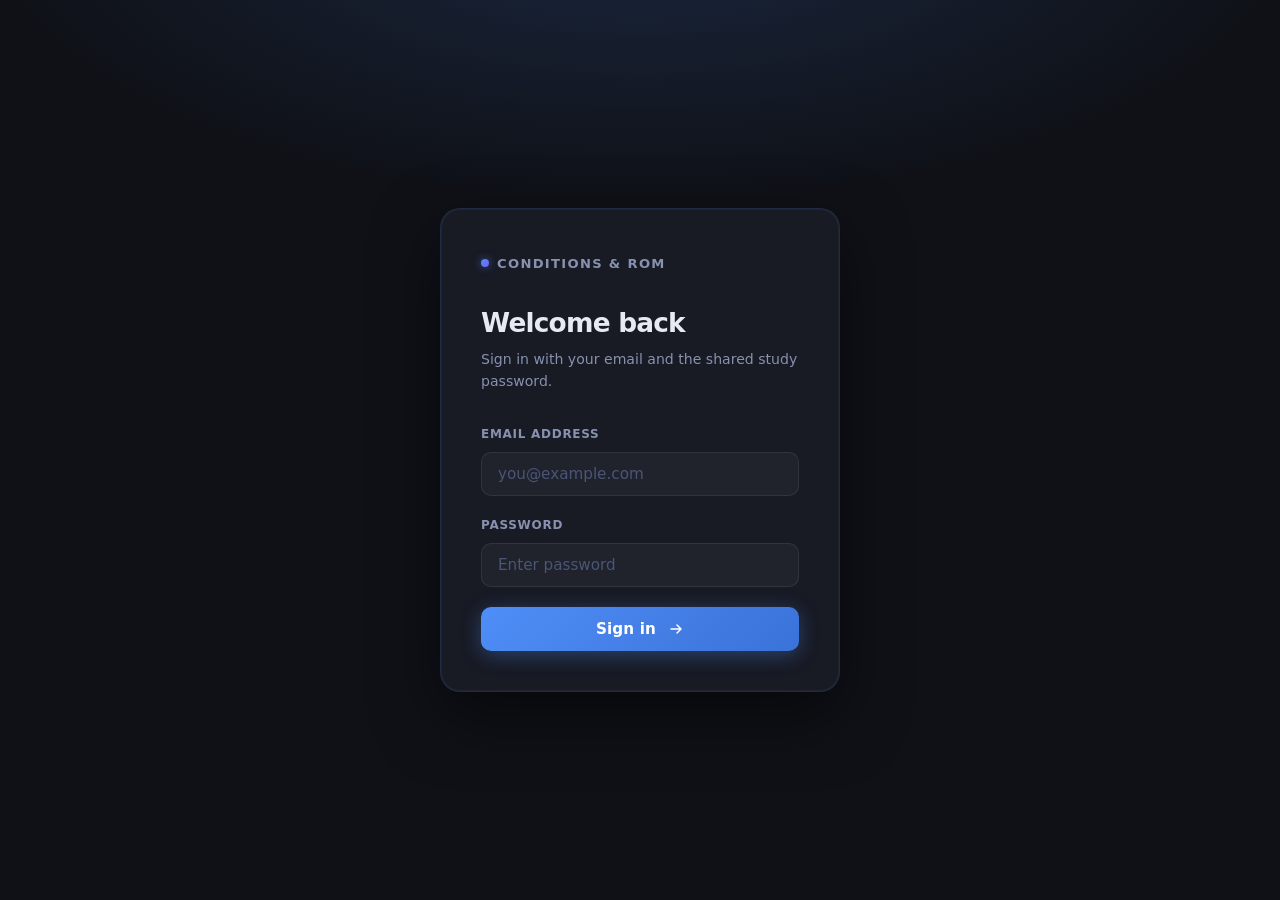
==== commit 8d7403a1: "Rename nav brand to Conditions & ROM; fix timestamp workflow" ====
--- a/index.html
+++ b/index.html
@@ -10,11 +10,21 @@
 </head>
 <script>if(!localStorage.getItem('mt_session'))window.location.replace('login.html');</script>
 <body class="home-page">
+  <div id="updateBanner" style="display:none;position:fixed;top:0;left:0;right:0;z-index:999;text-align:center;padding:6px var(--space-4);background:linear-gradient(90deg,#1a4d2e,#226b3f,#1a4d2e);color:#7effa0;font-size:.78rem;font-weight:600;letter-spacing:.04em;border-bottom:1px solid rgba(126,255,160,0.25);box-shadow:0 2px 12px rgba(34,107,63,0.4)"></div>
+  <script>
+    fetch('version.json?nocache=' + Date.now())
+      .then(r => r.json())
+      .then(d => {
+        const b = document.getElementById('updateBanner');
+        b.textContent = '✦ Last Updated: ' + d.lastUpdated;
+        b.style.display = 'block';
+        document.body.style.paddingTop = b.offsetHeight + 'px';
+      }).catch(() => {});
+  </script>
   <nav class="navbar">
-    <div class="nav-brand">MT Exam Prep</div>
+    <div class="nav-brand">Conditions &amp; ROM</div>
     <div class="nav-links">
       <a href="study.html" class="nav-link">Study</a>
-      <span class="nav-link nav-link-disabled">Challenge</span>
       <a href="treatment.html" class="nav-link">SOAP Notes</a>
       <button class="btn btn-secondary nav-logout" id="navLogout">Sign Out</button>
     </div>
@@ -22,13 +32,9 @@
   </nav>
   <div class="nav-mobile-menu" id="navMobileMenu">
     <a href="study.html" class="nav-mobile-link">Study</a>
-    <span class="nav-mobile-link nav-link-disabled">Challenge</span>
     <a href="treatment.html" class="nav-mobile-link">SOAP Notes</a>
     <button class="nav-mobile-link" id="navLogoutMobile" style="background:none;border:none;text-align:left;cursor:pointer;color:var(--color-text-muted);width:100%;padding:var(--space-3) 0;border-bottom:1px solid var(--color-border)">Sign Out</button>
   </div>
-
-  <!-- Toast notification -->
-  <div id="toast" style="position:fixed;bottom:var(--space-6);left:50%;transform:translateX(-50%) translateY(20px);background:var(--color-surface);border:1px solid var(--color-border);border-radius:var(--radius-md);padding:var(--space-3) var(--space-5);font-size:.9rem;color:var(--color-text);box-shadow:0 8px 32px rgba(0,0,0,0.4);opacity:0;transition:opacity .25s,transform .25s;pointer-events:none;white-space:nowrap;z-index:2000">&#9889; Challenge Mode — Coming Soon</div>
 
   <main class="home-main">
     <div class="hero">
@@ -40,20 +46,13 @@
       <a href="study.html" class="mode-card">
         <div class="mode-card-icon">&#128214;</div>
         <h2 class="mode-card-title">Study Mode</h2>
-        <p class="mode-card-desc">Browse all 8 exam conditions. Review ROM, AROM, PROM, MRT, end-feel, causes, contraindications, muscle groups, and special tests.</p>
+        <p class="mode-card-desc">Browse all exam conditions. Review ROM, AROM, PROM, MRT, end-feel, causes, contraindications, muscle groups, and special tests.</p>
         <span class="mode-card-cta">Start Studying &rarr;</span>
       </a>
 
-      <div class="mode-card mode-card-disabled" id="challengeCard" style="cursor:pointer">
-        <div class="mode-card-icon">&#9889;</div>
-        <h2 class="mode-card-title">Challenge Mode</h2>
-        <p class="mode-card-desc">Coming soon — quiz yourself on conditions, causes, affected areas, and treatment objectives.</p>
-        <span class="mode-card-cta" style="color:var(--color-text-dim)">Coming Soon</span>
-      </div>
-
       <a href="treatment.html" class="mode-card">
         <div class="mode-card-icon">&#127919;</div>
-        <h2 class="mode-card-title">Treatment Planner</h2>
+        <h2 class="mode-card-title">SOAP Notes</h2>
         <p class="mode-card-desc">Build complete treatment plans. Practice identifying what to treat, how to treat it, positioning, frequency, and contraindication review.</p>
         <span class="mode-card-cta">Plan a Treatment &rarr;</span>
       </a>
@@ -65,12 +64,8 @@
         <span class="stat-label">Conditions Studied</span>
       </div>
       <div class="stat-item">
-        <span class="stat-num">8</span>
+        <span class="stat-num">4</span>
         <span class="stat-label">Exam Conditions</span>
-      </div>
-      <div class="stat-item">
-        <span class="stat-num" id="statScore">—</span>
-        <span class="stat-label">Best Challenge Score</span>
       </div>
     </div>
   </main>
@@ -80,33 +75,10 @@
     import { logout } from './js/modules/auth.js';
     document.getElementById('navLogout').addEventListener('click', logout);
     document.getElementById('navLogoutMobile').addEventListener('click', logout);
-
-    function showToast() {
-      const t = document.getElementById('toast');
-      t.style.opacity = '1';
-      t.style.transform = 'translateX(-50%) translateY(0)';
-      clearTimeout(t._timer);
-      t._timer = setTimeout(() => {
-        t.style.opacity = '0';
-        t.style.transform = 'translateX(-50%) translateY(20px)';
-      }, 2800);
-    }
-
-    document.getElementById('challengeCard').addEventListener('click', showToast);
-    document.querySelectorAll('.nav-link-disabled').forEach(el => {
-      el.style.cursor = 'pointer';
-      el.addEventListener('click', showToast);
-    });
     const progress = loadProgress();
     const studied = Object.values(progress).filter(p => p.studied).length;
     document.getElementById('statStudied').textContent = studied;
-    const scores = Object.values(progress).map(p => p.bestScore).filter(Boolean);
-    if (scores.length) {
-      const avg = Math.round(scores.reduce((a, b) => a + b, 0) / scores.length);
-      document.getElementById('statScore').textContent = avg + '%';
-    }
 
-    // Hamburger
     document.getElementById('navHamburger').addEventListener('click', () => {
       document.getElementById('navMobileMenu').classList.toggle('open');
     });
--- a/css/layout.css
+++ b/css/layout.css
@@ -5,6 +5,43 @@
   padding: var(--space-3) var(--space-4);
   border-top: 1px solid var(--color-border);
   flex-shrink: 0;
+}
+
+/* ============================================================
+   SIDEBAR MODE TABS
+   ============================================================ */
+.sidebar-mode-tabs {
+  display: grid;
+  grid-template-columns: 1fr 1fr;
+  gap: var(--space-2);
+  padding: var(--space-3) var(--space-3);
+  background: var(--color-surface);
+  border-bottom: 1px solid var(--color-border);
+  flex-shrink: 0;
+}
+.sidebar-mode-tab {
+  background: rgba(255,255,255,0.04);
+  border: 1px solid rgba(255,255,255,0.07);
+  border-radius: var(--radius-md);
+  padding: var(--space-2) var(--space-3);
+  font-size: .78rem;
+  font-weight: 600;
+  letter-spacing: .02em;
+  color: var(--color-text-muted);
+  cursor: pointer;
+  transition: all var(--transition-fast);
+  text-align: center;
+}
+.sidebar-mode-tab:hover {
+  background: rgba(255,255,255,0.07);
+  color: var(--color-text);
+  border-color: rgba(255,255,255,0.12);
+}
+.sidebar-mode-tab.active {
+  background: rgba(79,142,247,0.15);
+  border-color: rgba(79,142,247,0.35);
+  color: var(--color-primary);
+  box-shadow: 0 0 12px rgba(79,142,247,0.1);
 }
 
 /* ============================================================
